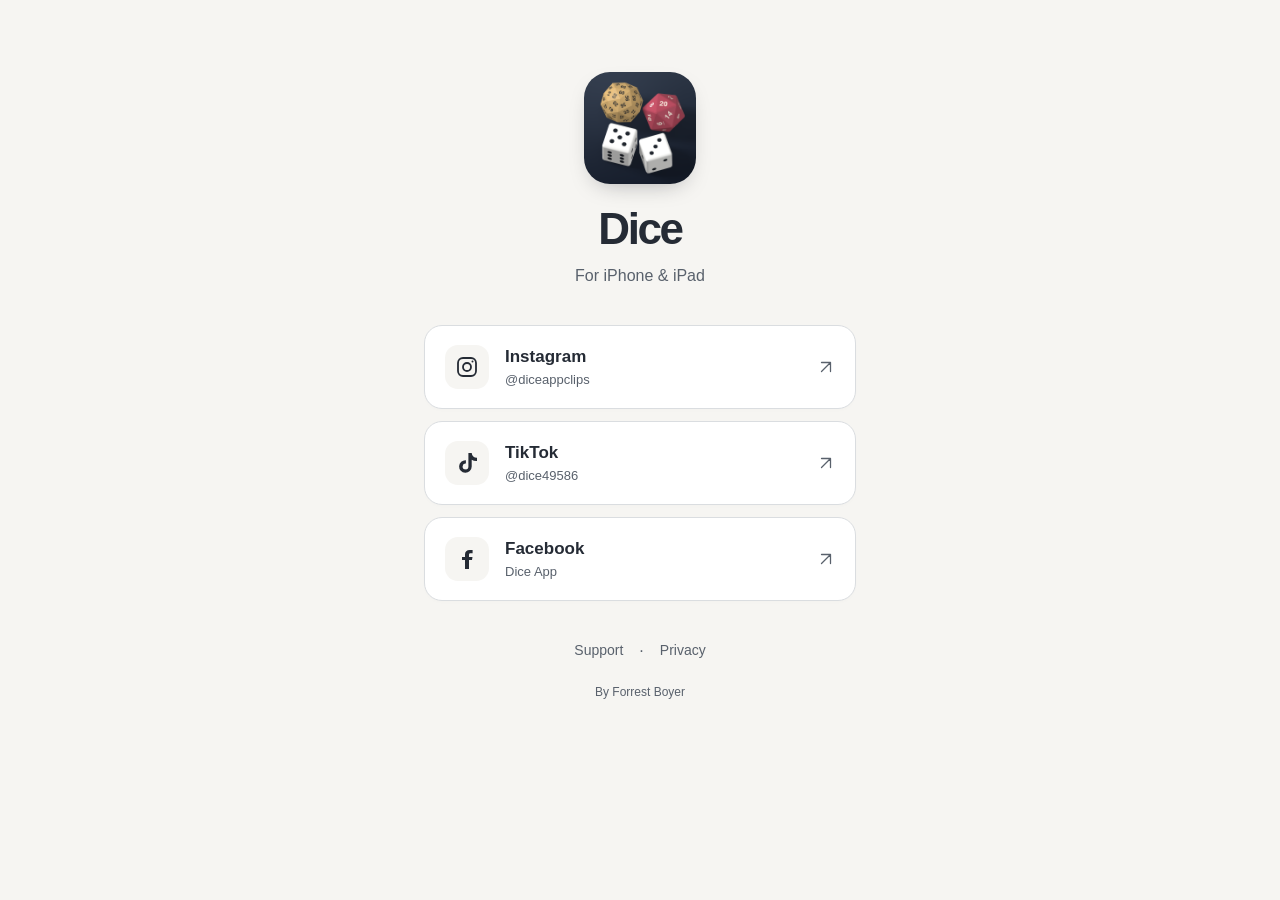
==== links/index.html @ 6f71cc12 "Add Dice social links page for profile bios" ====
<!doctype html>
<html lang="en">
  <head>
    <meta charset="utf-8">
    <meta name="viewport" content="width=device-width, initial-scale=1, viewport-fit=cover">
    <meta name="description" content="Follow Dice on Instagram, TikTok, and Facebook. Dice for iPhone and iPad, by Forrest Boyer.">
    <meta name="theme-color" content="#f6f5f2">
    <meta name="theme-color" content="#14171d" media="(prefers-color-scheme: dark)">
    <meta property="og:type" content="website">
    <meta property="og:title" content="Dice · Official links">
    <meta property="og:description" content="Dice for iPhone and iPad. Find our videos, social accounts, and support in one place.">
    <meta property="og:url" content="https://forrestboyer.github.io/dice-support/links/">
    <meta property="og:image" content="https://forrestboyer.github.io/dice-support/assets/dice-icon.png">
    <meta property="og:image:width" content="1024">
    <meta property="og:image:height" content="1024">
    <meta property="og:image:alt" content="Dice app icon with gold, red, and white dice">
    <meta name="twitter:card" content="summary">
    <title>Dice · Official links</title>
    <link rel="canonical" href="https://forrestboyer.github.io/dice-support/links/">
    <link rel="icon" type="image/png" href="../assets/dice-icon.png">
    <link rel="apple-touch-icon" href="../assets/dice-icon.png">
    <link rel="stylesheet" href="../assets/styles.css">
    <link rel="stylesheet" href="../assets/links.css">
  </head>
  <body class="links-page">
    <a class="skip-link" href="#main">Skip to links</a>
    <div class="links-shell">
      <main id="main" class="links-main">
        <header class="profile">
          <img class="profile-icon" src="../assets/dice-icon.png" width="112" height="112" alt="">
          <h1>Dice</h1>
          <p>For iPhone &amp; iPad</p>
        </header>

        <nav class="social-links" aria-label="Follow Dice">
          <a class="social-link" href="https://instagram.com/diceappclips" rel="me">
            <span class="social-icon" aria-hidden="true">
              <svg viewBox="0 0 24 24" fill="none" stroke="currentColor" stroke-width="1.8">
                <rect x="3" y="3" width="18" height="18" rx="5"></rect>
                <circle cx="12" cy="12" r="4"></circle>
                <circle cx="17.5" cy="6.5" r="1" fill="currentColor" stroke="none"></circle>
              </svg>
            </span>
            <span class="link-label"><strong>Instagram</strong><span>@diceappclips</span></span>
            <svg class="link-arrow" viewBox="0 0 24 24" fill="none" stroke="currentColor" stroke-width="1.7" stroke-linecap="round" stroke-linejoin="round" aria-hidden="true"><path d="M6 18 18 6M6 6h12v12"></path></svg>
          </a>
          <a class="social-link" href="https://tiktok.com/@dice49586" rel="me">
            <span class="social-icon" aria-hidden="true">
              <svg viewBox="0 0 24 24" fill="currentColor"><path d="M16.7 2h-3.3v13.5a2.9 2.9 0 1 1-2.5-2.9V9.2a6.3 6.3 0 1 0 5.8 6.3V8.7A8.2 8.2 0 0 0 22 10V6.7A5.3 5.3 0 0 1 16.7 2Z"></path></svg>
            </span>
            <span class="link-label"><strong>TikTok</strong><span>@dice49586</span></span>
            <svg class="link-arrow" viewBox="0 0 24 24" fill="none" stroke="currentColor" stroke-width="1.7" stroke-linecap="round" stroke-linejoin="round" aria-hidden="true"><path d="M6 18 18 6M6 6h12v12"></path></svg>
          </a>
          <a class="social-link" href="https://facebook.com/1352973394576798" rel="me">
            <span class="social-icon" aria-hidden="true">
              <svg viewBox="0 0 24 24" fill="currentColor"><path d="M14 22v-9h3l.5-3H14V7.8c0-.9.3-1.5 1.6-1.5h2V3.1a25 25 0 0 0-2.9-.1C11.8 3 10 4.7 10 7.5V10H7v3h3v9Z"></path></svg>
            </span>
            <span class="link-label"><strong>Facebook</strong><span>Dice App</span></span>
            <svg class="link-arrow" viewBox="0 0 24 24" fill="none" stroke="currentColor" stroke-width="1.7" stroke-linecap="round" stroke-linejoin="round" aria-hidden="true"><path d="M6 18 18 6M6 6h12v12"></path></svg>
          </a>
        </nav>
      </main>

      <footer class="links-footer">
        <nav aria-label="Help and information">
          <a href="../">Support</a>
          <span aria-hidden="true">·</span>
          <a href="../privacy/">Privacy</a>
        </nav>
        <p>By Forrest Boyer</p>
      </footer>
    </div>
  </body>
</html>
---- assets/styles.css ----
:root {
  color-scheme: light dark;
  --background: #f6f5f2;
  --surface: #ffffff;
  --text: #252b35;
  --secondary: #59616c;
  --line: #dadde0;
  --accent: #1758b6;
  --focus: #935500;
  --panel: #edf3fb;
  font-family: -apple-system, BlinkMacSystemFont, "Segoe UI", sans-serif;
  font-size: 100%;
  line-height: 1.65;
  -webkit-text-size-adjust: 100%;
}

* { box-sizing: border-box; }
body { margin: 0; color: var(--text); background: var(--background); }
a { color: var(--accent); text-underline-offset: 0.2em; }
a:hover { text-decoration-thickness: 0.12em; }
a:focus-visible, summary:focus-visible { outline: 3px solid var(--focus); outline-offset: 5px; border-radius: 3px; }
.page { width: min(100% - 3rem, 48rem); margin-inline: auto; }
.skip-link { position: absolute; top: -8rem; left: 1rem; z-index: 1; padding: 0.6rem 1rem; background: var(--surface); }
.skip-link:focus { top: 1rem; }
.site-header { display: flex; align-items: center; justify-content: space-between; flex-wrap: wrap; gap: 1rem; padding-block: 2rem; border-bottom: 1px solid var(--line); }
.brand { display: inline-flex; align-items: center; gap: 0.8rem; color: var(--text); text-decoration: none; font-size: 1.25rem; font-weight: 700; }
.brand img { display: block; border-radius: 12px; }
nav { display: flex; gap: 0.4rem; }
nav a { display: inline-flex; align-items: center; min-height: 44px; padding: 0.35rem 0.75rem; text-decoration: none; color: var(--secondary); }
nav a[aria-current="page"] { color: var(--text); font-weight: 650; text-decoration: underline; text-decoration-color: var(--accent); text-decoration-thickness: 2px; }
main { padding-block: 3rem 1rem; }
.page-heading { margin-bottom: 2rem; }
h1 { margin: 0; font-size: clamp(2rem, 6vw, 3rem); line-height: 1.15; letter-spacing: -0.035em; text-wrap: balance; }
h2 { margin: 0 0 0.8rem; font-size: 1.2rem; line-height: 1.4; letter-spacing: -0.015em; }
p { margin: 0 0 1rem; }
p:last-child { margin-bottom: 0; }
.intro { margin: 0.8rem 0 0; color: var(--secondary); font-size: 1.1rem; }
.updated { margin: 0.8rem 0 0; color: var(--secondary); }
.contact-panel { padding: 1.7rem; border: 1px solid var(--line); border-radius: 18px; background: var(--panel); }
.contact-panel h2 { margin-bottom: 0.4rem; }
.contact-link { display: inline-block; padding-block: 0.5rem; margin-bottom: 0.75rem; max-width: 100%; overflow-wrap: anywhere; font-size: 1.2rem; font-weight: 650; }
.support-note { color: var(--secondary); font-size: 0.95rem; }
.content-section { margin-top: 2.5rem; }
.steps { margin: 0 0 1rem; padding-left: 1.4rem; }
.steps li { padding-left: 0.25rem; margin-bottom: 0.7rem; }
details { border-bottom: 1px solid var(--line); }
details:first-of-type { border-top: 1px solid var(--line); }
summary { padding: 1rem 0.25rem; cursor: pointer; font-weight: 600; }
.detail-content { padding: 0 0.25rem 1.2rem; }
.policy p { overflow-wrap: anywhere; }
.site-footer { display: flex; align-items: center; justify-content: space-between; flex-wrap: wrap; gap: 0.75rem 1.5rem; margin-top: 3rem; padding-block: 1.25rem 2rem; border-top: 1px solid var(--line); color: var(--secondary); font-size: 0.9rem; }
.site-footer a { display: inline-flex; align-items: center; min-height: 44px; }

@media (prefers-color-scheme: dark) {
  :root {
    --background: #14171d;
    --surface: #1d222b;
    --text: #e9edf4;
    --secondary: #b3bdcb;
    --line: #394351;
    --accent: #92bcff;
    --focus: #f5bd66;
    --panel: #202b3b;
  }
}

@media (max-width: 380px) {
  .page { width: calc(100% - 2rem); }
  .site-header { padding-block: 1.25rem; }
  .brand { gap: 0.55rem; }
  nav a { padding-inline: 0.5rem; }
  main { padding-top: 2rem; }
  .contact-panel { padding: 1.25rem; }
  .contact-link { font-size: 1.05rem; }
}

@media print {
  :root { color-scheme: light; --background: #fff; --text: #000; --secondary: #333; --accent: #000; --line: #ccc; --panel: #fff; }
  .page { width: 100%; }
  .skip-link, nav { display: none; }
  .site-header, .site-footer { padding-block: 1rem; }
  main { padding-top: 1.5rem; }
}
---- assets/links.css ----
.links-page {
  min-height: 100vh;
  min-height: 100svh;
  background: var(--background);
}

.links-shell {
  width: min(100%, 30rem);
  margin-inline: auto;
  padding: 0 max(1.5rem, env(safe-area-inset-right)) max(1.5rem, env(safe-area-inset-bottom)) max(1.5rem, env(safe-area-inset-left));
}

.links-main { padding: clamp(2.5rem, 8vh, 5rem) 0 0; }
.profile { margin-bottom: 2.25rem; text-align: center; }
.profile-icon {
  display: block;
  width: 7rem;
  height: 7rem;
  margin: 0 auto 1.25rem;
  border-radius: 26px;
  box-shadow: 0 9px 24px -12px #14171d66;
}
.profile h1 { font-size: 2.75rem; letter-spacing: -0.055em; line-height: 1.15; }
.profile p { margin: 0.5rem 0 0; color: var(--secondary); font-size: 1rem; }

.social-links { display: grid; gap: 0.75rem; }
.social-links .social-link {
  display: flex;
  align-items: center;
  gap: 1rem;
  min-width: 0;
  min-height: 5.25rem;
  padding: 1rem 1.25rem;
  border: 1px solid var(--line);
  border-radius: 18px;
  background: var(--surface);
  color: var(--text);
  text-decoration: none;
  box-shadow: 0 2px 3px #14171d03;
  -webkit-user-select: none;
  user-select: none;
  transition: border-color 150ms ease, background-color 150ms ease, transform 150ms ease;
}
.social-icon {
  display: grid;
  place-items: center;
  flex: 0 0 2.75rem;
  width: 2.75rem;
  height: 2.75rem;
  border-radius: 13px;
  background: var(--background);
}
.social-icon svg { display: block; width: 1.5rem; height: 1.5rem; }
.link-label { display: grid; flex: 1; gap: 0.15rem; min-width: 0; line-height: 1.4; overflow-wrap: anywhere; }
.link-label strong { font-size: 1.0625rem; font-weight: 650; }
.link-label > span { color: var(--secondary); font-size: 0.8125rem; }
.link-arrow { flex: 0 0 1.125rem; width: 1.125rem; height: 1.125rem; color: var(--secondary); }
.social-link:active { transform: scale(0.985); }
.social-links .social-link:focus-visible { border-radius: 18px; }

.links-footer { padding-top: 1.75rem; text-align: center; color: var(--secondary); }
.links-footer nav { justify-content: center; align-items: center; gap: 0.25rem; }
.links-footer nav a { padding-inline: 0.75rem; font-size: 0.875rem; -webkit-user-select: none; user-select: none; }
.links-footer p { margin: 0.65rem 0 0; font-size: 0.75rem; }

@media (hover: hover) {
  .social-link:hover { border-color: var(--secondary); background: var(--background); transform: translateY(-2px); }
  .links-footer a:hover { color: var(--text); text-decoration: underline; }
}

@media (max-width: 350px) {
  .links-shell { padding-inline: 1rem; }
  .social-links .social-link { padding-inline: 1rem; gap: 0.75rem; }
}

@media (max-height: 700px) {
  .links-main { padding-top: 1.75rem; }
  .profile { margin-bottom: 1.5rem; }
  .profile-icon { width: 5.5rem; height: 5.5rem; border-radius: 21px; margin-bottom: 1rem; }
  .profile h1 { font-size: 2.25rem; }
}

@media (prefers-reduced-motion: reduce) {
  .social-links .social-link { transition: none; transform: none; }
}
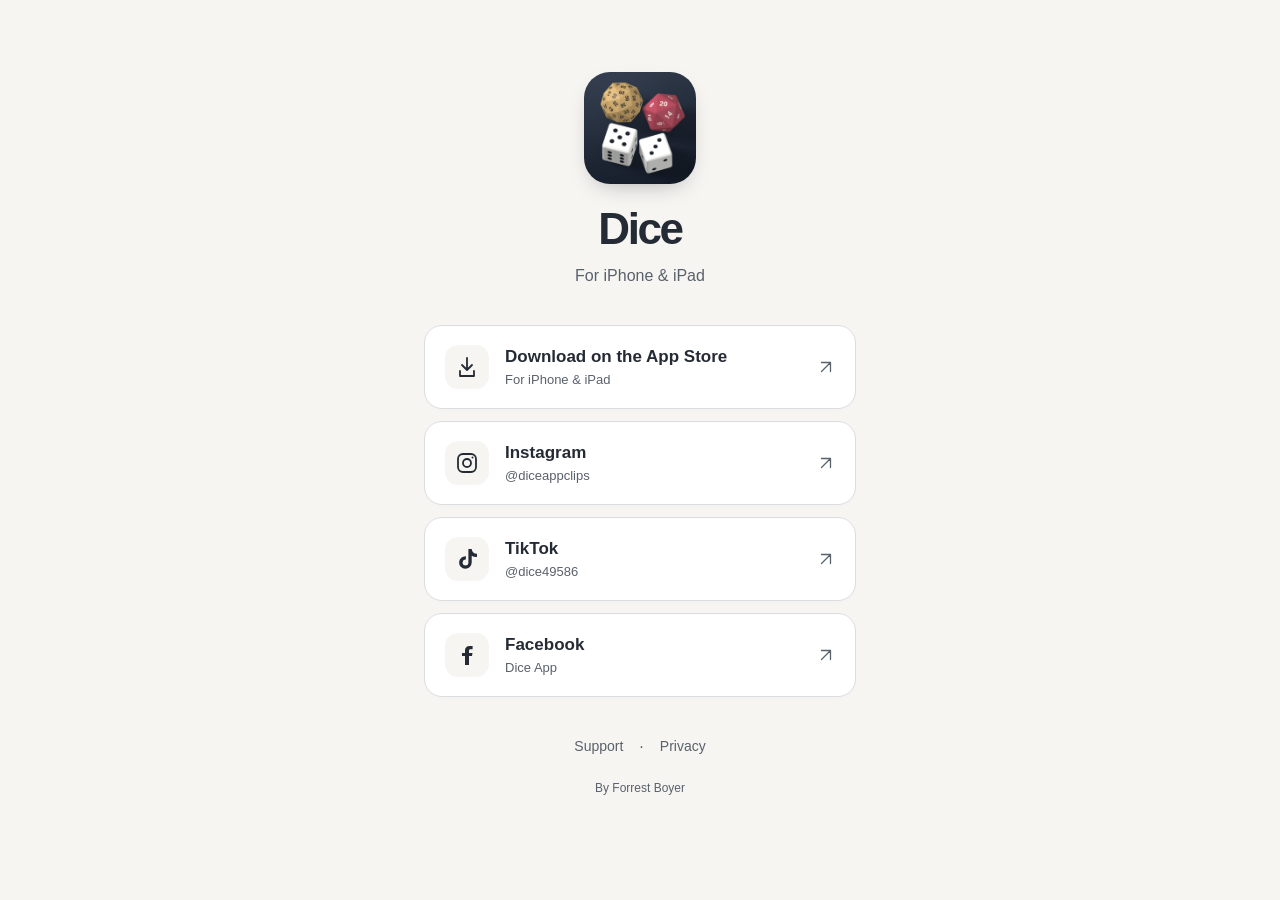
==== commit b8841b63: "Add platform-attributed Dice App Store download link" ====
--- a/links/index.html
+++ b/links/index.html
@@ -3,12 +3,12 @@
   <head>
     <meta charset="utf-8">
     <meta name="viewport" content="width=device-width, initial-scale=1, viewport-fit=cover">
-    <meta name="description" content="Follow Dice on Instagram, TikTok, and Facebook. Dice for iPhone and iPad, by Forrest Boyer.">
+    <meta name="description" content="Download Dice for iPhone and iPad, and follow Dice on Instagram, TikTok, and Facebook. By Forrest Boyer.">
     <meta name="theme-color" content="#f6f5f2">
     <meta name="theme-color" content="#14171d" media="(prefers-color-scheme: dark)">
     <meta property="og:type" content="website">
     <meta property="og:title" content="Dice · Official links">
-    <meta property="og:description" content="Dice for iPhone and iPad. Find our videos, social accounts, and support in one place.">
+    <meta property="og:description" content="Download Dice for iPhone and iPad. Find our videos, social accounts, and support in one place.">
     <meta property="og:url" content="https://forrestboyer.github.io/dice-support/links/">
     <meta property="og:image" content="https://forrestboyer.github.io/dice-support/assets/dice-icon.png">
     <meta property="og:image:width" content="1024">
@@ -21,6 +21,7 @@
     <link rel="apple-touch-icon" href="../assets/dice-icon.png">
     <link rel="stylesheet" href="../assets/styles.css">
     <link rel="stylesheet" href="../assets/links.css">
+    <script defer src="../assets/analytics.js"></script>
   </head>
   <body class="links-page">
     <a class="skip-link" href="#main">Skip to links</a>
@@ -32,7 +33,14 @@
           <p>For iPhone &amp; iPad</p>
         </header>
 
-        <nav class="social-links" aria-label="Follow Dice">
+        <nav class="social-links" aria-label="Download and follow Dice">
+          <a class="social-link" href="https://apps.apple.com/app/apple-store/id6825166222">
+            <span class="social-icon" aria-hidden="true">
+              <svg viewBox="0 0 24 24" fill="none" stroke="currentColor" stroke-width="1.8" stroke-linecap="round" stroke-linejoin="round"><path d="M12 3v12m-5-5 5 5 5-5M5 16v5h14v-5"></path></svg>
+            </span>
+            <span class="link-label"><strong>Download on the App Store</strong><span>For iPhone &amp; iPad</span></span>
+            <svg class="link-arrow" viewBox="0 0 24 24" fill="none" stroke="currentColor" stroke-width="1.7" stroke-linecap="round" stroke-linejoin="round" aria-hidden="true"><path d="M6 18 18 6M6 6h12v12"></path></svg>
+          </a>
           <a class="social-link" href="https://instagram.com/diceappclips" rel="me">
             <span class="social-icon" aria-hidden="true">
               <svg viewBox="0 0 24 24" fill="none" stroke="currentColor" stroke-width="1.8">
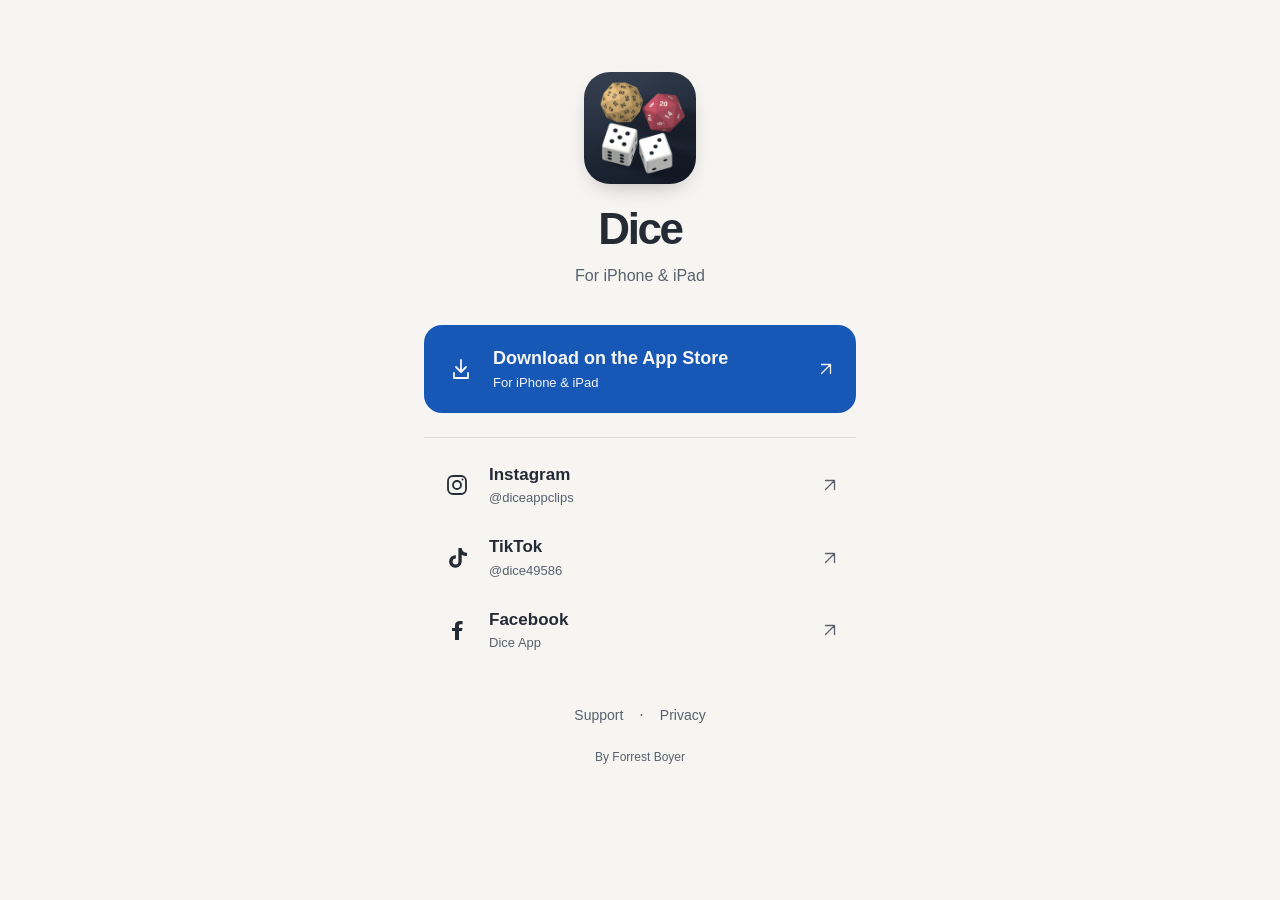
==== commit d62de548: "Make Dice download the primary action on the links page" ====
--- a/links/index.html
+++ b/links/index.html
@@ -28,19 +28,21 @@
     <div class="links-shell">
       <main id="main" class="links-main">
         <header class="profile">
-          <img class="profile-icon" src="../assets/dice-icon.png" width="112" height="112" alt="">
+          <a class="profile-download" href="https://apps.apple.com/app/apple-store/id6825166222" aria-label="Download Dice on the App Store">
+            <img class="profile-icon" src="../assets/dice-icon.png" width="112" height="112" alt="">
+          </a>
           <h1>Dice</h1>
           <p>For iPhone &amp; iPad</p>
         </header>
 
-        <nav class="social-links" aria-label="Download and follow Dice">
-          <a class="social-link" href="https://apps.apple.com/app/apple-store/id6825166222">
+          <a class="download-link" href="https://apps.apple.com/app/apple-store/id6825166222">
             <span class="social-icon" aria-hidden="true">
               <svg viewBox="0 0 24 24" fill="none" stroke="currentColor" stroke-width="1.8" stroke-linecap="round" stroke-linejoin="round"><path d="M12 3v12m-5-5 5 5 5-5M5 16v5h14v-5"></path></svg>
             </span>
             <span class="link-label"><strong>Download on the App Store</strong><span>For iPhone &amp; iPad</span></span>
             <svg class="link-arrow" viewBox="0 0 24 24" fill="none" stroke="currentColor" stroke-width="1.7" stroke-linecap="round" stroke-linejoin="round" aria-hidden="true"><path d="M6 18 18 6M6 6h12v12"></path></svg>
           </a>
+        <nav class="social-links" aria-label="Follow Dice">
           <a class="social-link" href="https://instagram.com/diceappclips" rel="me">
             <span class="social-icon" aria-hidden="true">
               <svg viewBox="0 0 24 24" fill="none" stroke="currentColor" stroke-width="1.8">
--- a/assets/links.css
+++ b/assets/links.css
@@ -12,51 +12,74 @@
 
 .links-main { padding: clamp(2.5rem, 8vh, 5rem) 0 0; }
 .profile { margin-bottom: 2.25rem; text-align: center; }
+.profile-download {
+  display: block;
+  width: fit-content;
+  margin: 0 auto 1.25rem;
+  border-radius: 26px;
+  -webkit-user-select: none;
+  user-select: none;
+}
+.profile-download:focus-visible { border-radius: 26px; }
 .profile-icon {
   display: block;
   width: 7rem;
   height: 7rem;
-  margin: 0 auto 1.25rem;
+  margin: 0;
   border-radius: 26px;
   box-shadow: 0 9px 24px -12px #14171d66;
 }
 .profile h1 { font-size: 2.75rem; letter-spacing: -0.055em; line-height: 1.15; }
 .profile p { margin: 0.5rem 0 0; color: var(--secondary); font-size: 1rem; }
 
-.social-links { display: grid; gap: 0.75rem; }
+.social-links {
+  display: grid;
+  gap: 0.125rem;
+  margin-top: 1.5rem;
+  padding-top: 0.75rem;
+  border-top: 1px solid var(--line);
+}
+.download-link,
 .social-links .social-link {
   display: flex;
   align-items: center;
   gap: 1rem;
   min-width: 0;
-  min-height: 5.25rem;
-  padding: 1rem 1.25rem;
-  border: 1px solid var(--line);
-  border-radius: 18px;
-  background: var(--surface);
+  min-height: 4.25rem;
+  padding: 0.75rem 1rem;
+  border: 1px solid transparent;
+  border-radius: 14px;
   color: var(--text);
   text-decoration: none;
-  box-shadow: 0 2px 3px #14171d03;
   -webkit-user-select: none;
   user-select: none;
   transition: border-color 150ms ease, background-color 150ms ease, transform 150ms ease;
 }
+.download-link {
+  min-height: 5.5rem;
+  padding: 1.25rem;
+  border-radius: 18px;
+  background: var(--accent);
+  color: var(--background);
+}
+.download-link .link-label strong { font-size: 1.125rem; }
+.download-link .link-label > span,
+.download-link .link-arrow { color: inherit; }
+.download-link:focus-visible { border-radius: 18px; }
 .social-icon {
   display: grid;
   place-items: center;
-  flex: 0 0 2.75rem;
-  width: 2.75rem;
-  height: 2.75rem;
-  border-radius: 13px;
-  background: var(--background);
+  flex: 0 0 2rem;
+  width: 2rem;
+  height: 2rem;
 }
 .social-icon svg { display: block; width: 1.5rem; height: 1.5rem; }
 .link-label { display: grid; flex: 1; gap: 0.15rem; min-width: 0; line-height: 1.4; overflow-wrap: anywhere; }
 .link-label strong { font-size: 1.0625rem; font-weight: 650; }
 .link-label > span { color: var(--secondary); font-size: 0.8125rem; }
 .link-arrow { flex: 0 0 1.125rem; width: 1.125rem; height: 1.125rem; color: var(--secondary); }
-.social-link:active { transform: scale(0.985); }
-.social-links .social-link:focus-visible { border-radius: 18px; }
+.social-link:active, .download-link:active { transform: scale(0.985); }
+.social-links .social-link:focus-visible { border-radius: 14px; }
 
 .links-footer { padding-top: 1.75rem; text-align: center; color: var(--secondary); }
 .links-footer nav { justify-content: center; align-items: center; gap: 0.25rem; }
@@ -64,22 +87,24 @@
 .links-footer p { margin: 0.65rem 0 0; font-size: 0.75rem; }
 
 @media (hover: hover) {
-  .social-link:hover { border-color: var(--secondary); background: var(--background); transform: translateY(-2px); }
+  .social-link:hover { background: var(--surface); }
+  .download-link:hover { transform: translateY(-2px); }
   .links-footer a:hover { color: var(--text); text-decoration: underline; }
 }
 
 @media (max-width: 350px) {
   .links-shell { padding-inline: 1rem; }
-  .social-links .social-link { padding-inline: 1rem; gap: 0.75rem; }
+  .download-link, .social-links .social-link { padding-inline: 1rem; gap: 0.75rem; }
 }
 
 @media (max-height: 700px) {
   .links-main { padding-top: 1.75rem; }
   .profile { margin-bottom: 1.5rem; }
-  .profile-icon { width: 5.5rem; height: 5.5rem; border-radius: 21px; margin-bottom: 1rem; }
+  .profile-download { margin-bottom: 1rem; border-radius: 21px; }
+  .profile-icon { width: 5.5rem; height: 5.5rem; border-radius: 21px; }
   .profile h1 { font-size: 2.25rem; }
 }
 
 @media (prefers-reduced-motion: reduce) {
-  .social-links .social-link { transition: none; transform: none; }
+  .download-link, .social-links .social-link { transition: none; transform: none; }
 }
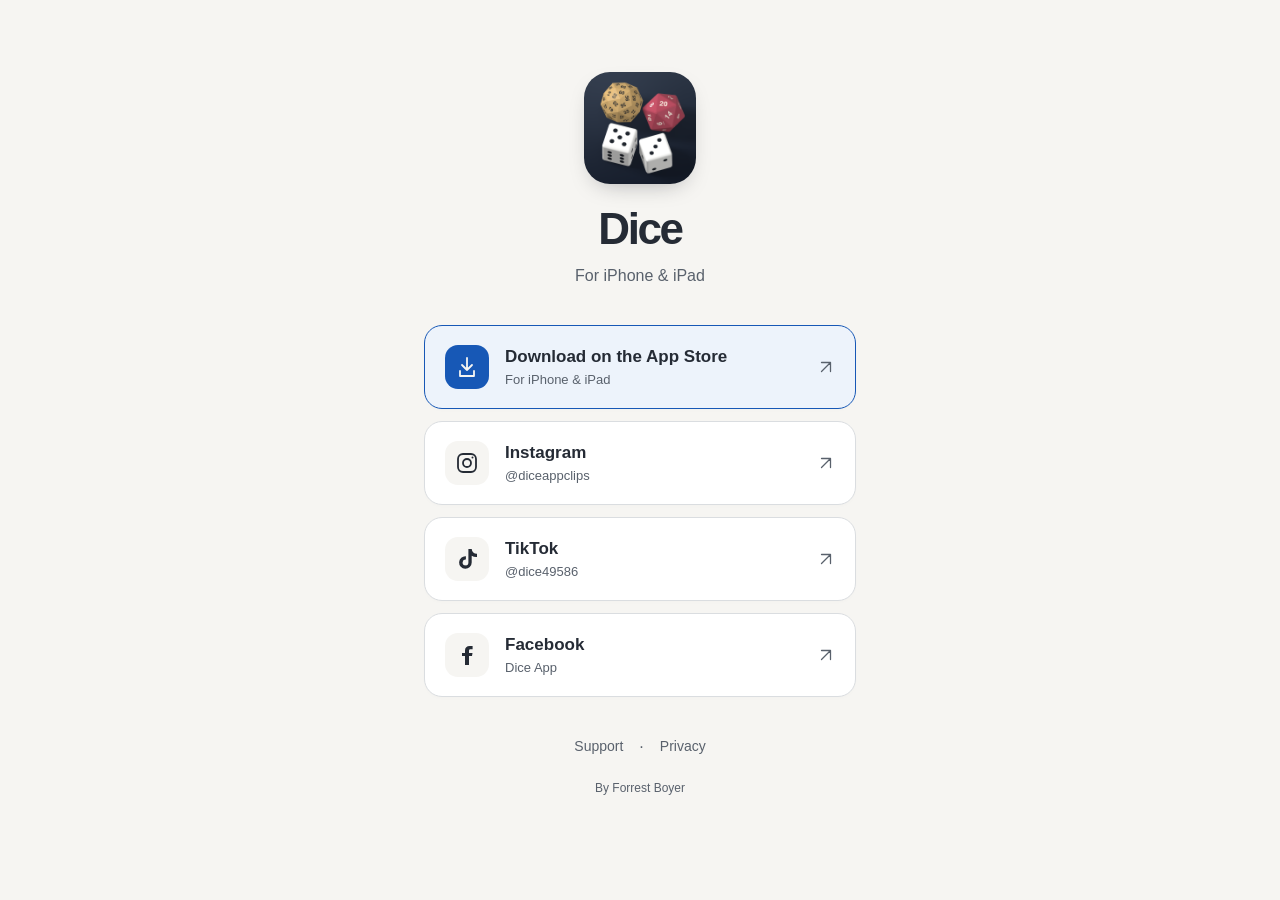
==== commit 4a51435c: "Preserve the original link cards with a subtle download accent" ====
--- a/links/index.html
+++ b/links/index.html
@@ -20,7 +20,7 @@
     <link rel="icon" type="image/png" href="../assets/dice-icon.png">
     <link rel="apple-touch-icon" href="../assets/dice-icon.png">
     <link rel="stylesheet" href="../assets/styles.css">
-    <link rel="stylesheet" href="../assets/links.css">
+    <link rel="stylesheet" href="../assets/links.css?v=3">
     <script defer src="../assets/analytics.js"></script>
   </head>
   <body class="links-page">
@@ -35,14 +35,14 @@
           <p>For iPhone &amp; iPad</p>
         </header>
 
-          <a class="download-link" href="https://apps.apple.com/app/apple-store/id6825166222">
+        <nav class="social-links" aria-label="Download and follow Dice">
+          <a class="social-link download-link" href="https://apps.apple.com/app/apple-store/id6825166222">
             <span class="social-icon" aria-hidden="true">
               <svg viewBox="0 0 24 24" fill="none" stroke="currentColor" stroke-width="1.8" stroke-linecap="round" stroke-linejoin="round"><path d="M12 3v12m-5-5 5 5 5-5M5 16v5h14v-5"></path></svg>
             </span>
             <span class="link-label"><strong>Download on the App Store</strong><span>For iPhone &amp; iPad</span></span>
             <svg class="link-arrow" viewBox="0 0 24 24" fill="none" stroke="currentColor" stroke-width="1.7" stroke-linecap="round" stroke-linejoin="round" aria-hidden="true"><path d="M6 18 18 6M6 6h12v12"></path></svg>
           </a>
-        <nav class="social-links" aria-label="Follow Dice">
           <a class="social-link" href="https://instagram.com/diceappclips" rel="me">
             <span class="social-icon" aria-hidden="true">
               <svg viewBox="0 0 24 24" fill="none" stroke="currentColor" stroke-width="1.8">
--- a/assets/links.css
+++ b/assets/links.css
@@ -15,7 +15,7 @@
 .profile-download {
   display: block;
   width: fit-content;
-  margin: 0 auto 1.25rem;
+  margin-inline: auto;
   border-radius: 26px;
   -webkit-user-select: none;
   user-select: none;
@@ -25,61 +25,47 @@
   display: block;
   width: 7rem;
   height: 7rem;
-  margin: 0;
+  margin: 0 auto 1.25rem;
   border-radius: 26px;
   box-shadow: 0 9px 24px -12px #14171d66;
 }
 .profile h1 { font-size: 2.75rem; letter-spacing: -0.055em; line-height: 1.15; }
 .profile p { margin: 0.5rem 0 0; color: var(--secondary); font-size: 1rem; }
 
-.social-links {
-  display: grid;
-  gap: 0.125rem;
-  margin-top: 1.5rem;
-  padding-top: 0.75rem;
-  border-top: 1px solid var(--line);
-}
-.download-link,
+.social-links { display: grid; gap: 0.75rem; }
 .social-links .social-link {
   display: flex;
   align-items: center;
   gap: 1rem;
   min-width: 0;
-  min-height: 4.25rem;
-  padding: 0.75rem 1rem;
-  border: 1px solid transparent;
-  border-radius: 14px;
+  min-height: 5.25rem;
+  padding: 1rem 1.25rem;
+  border: 1px solid var(--line);
+  border-radius: 18px;
+  background: var(--surface);
   color: var(--text);
   text-decoration: none;
+  box-shadow: 0 2px 3px #14171d03;
   -webkit-user-select: none;
   user-select: none;
   transition: border-color 150ms ease, background-color 150ms ease, transform 150ms ease;
 }
-.download-link {
-  min-height: 5.5rem;
-  padding: 1.25rem;
-  border-radius: 18px;
-  background: var(--accent);
-  color: var(--background);
-}
-.download-link .link-label strong { font-size: 1.125rem; }
-.download-link .link-label > span,
-.download-link .link-arrow { color: inherit; }
-.download-link:focus-visible { border-radius: 18px; }
 .social-icon {
   display: grid;
   place-items: center;
-  flex: 0 0 2rem;
-  width: 2rem;
-  height: 2rem;
+  flex: 0 0 2.75rem;
+  width: 2.75rem;
+  height: 2.75rem;
+  border-radius: 13px;
+  background: var(--background);
 }
 .social-icon svg { display: block; width: 1.5rem; height: 1.5rem; }
 .link-label { display: grid; flex: 1; gap: 0.15rem; min-width: 0; line-height: 1.4; overflow-wrap: anywhere; }
 .link-label strong { font-size: 1.0625rem; font-weight: 650; }
 .link-label > span { color: var(--secondary); font-size: 0.8125rem; }
 .link-arrow { flex: 0 0 1.125rem; width: 1.125rem; height: 1.125rem; color: var(--secondary); }
-.social-link:active, .download-link:active { transform: scale(0.985); }
-.social-links .social-link:focus-visible { border-radius: 14px; }
+.social-link:active { transform: scale(0.985); }
+.social-links .social-link:focus-visible { border-radius: 18px; }
 
 .links-footer { padding-top: 1.75rem; text-align: center; color: var(--secondary); }
 .links-footer nav { justify-content: center; align-items: center; gap: 0.25rem; }
@@ -87,24 +73,31 @@
 .links-footer p { margin: 0.65rem 0 0; font-size: 0.75rem; }
 
 @media (hover: hover) {
-  .social-link:hover { background: var(--surface); }
-  .download-link:hover { transform: translateY(-2px); }
+  .social-link:hover { border-color: var(--secondary); background: var(--background); transform: translateY(-2px); }
   .links-footer a:hover { color: var(--text); text-decoration: underline; }
 }
 
 @media (max-width: 350px) {
   .links-shell { padding-inline: 1rem; }
-  .download-link, .social-links .social-link { padding-inline: 1rem; gap: 0.75rem; }
+  .social-links .social-link { padding-inline: 1rem; gap: 0.75rem; }
 }
 
 @media (max-height: 700px) {
   .links-main { padding-top: 1.75rem; }
   .profile { margin-bottom: 1.5rem; }
-  .profile-download { margin-bottom: 1rem; border-radius: 21px; }
-  .profile-icon { width: 5.5rem; height: 5.5rem; border-radius: 21px; }
+  .profile-icon { width: 5.5rem; height: 5.5rem; border-radius: 21px; margin-bottom: 1rem; }
   .profile h1 { font-size: 2.25rem; }
 }
 
 @media (prefers-reduced-motion: reduce) {
-  .download-link, .social-links .social-link { transition: none; transform: none; }
+  .social-links .social-link { transition: none; transform: none; }
 }
+
+.social-links .download-link {
+  border-color: var(--accent);
+  background: var(--panel);
+}
+.download-link .social-icon {
+  background: var(--accent);
+  color: var(--background);
+}
